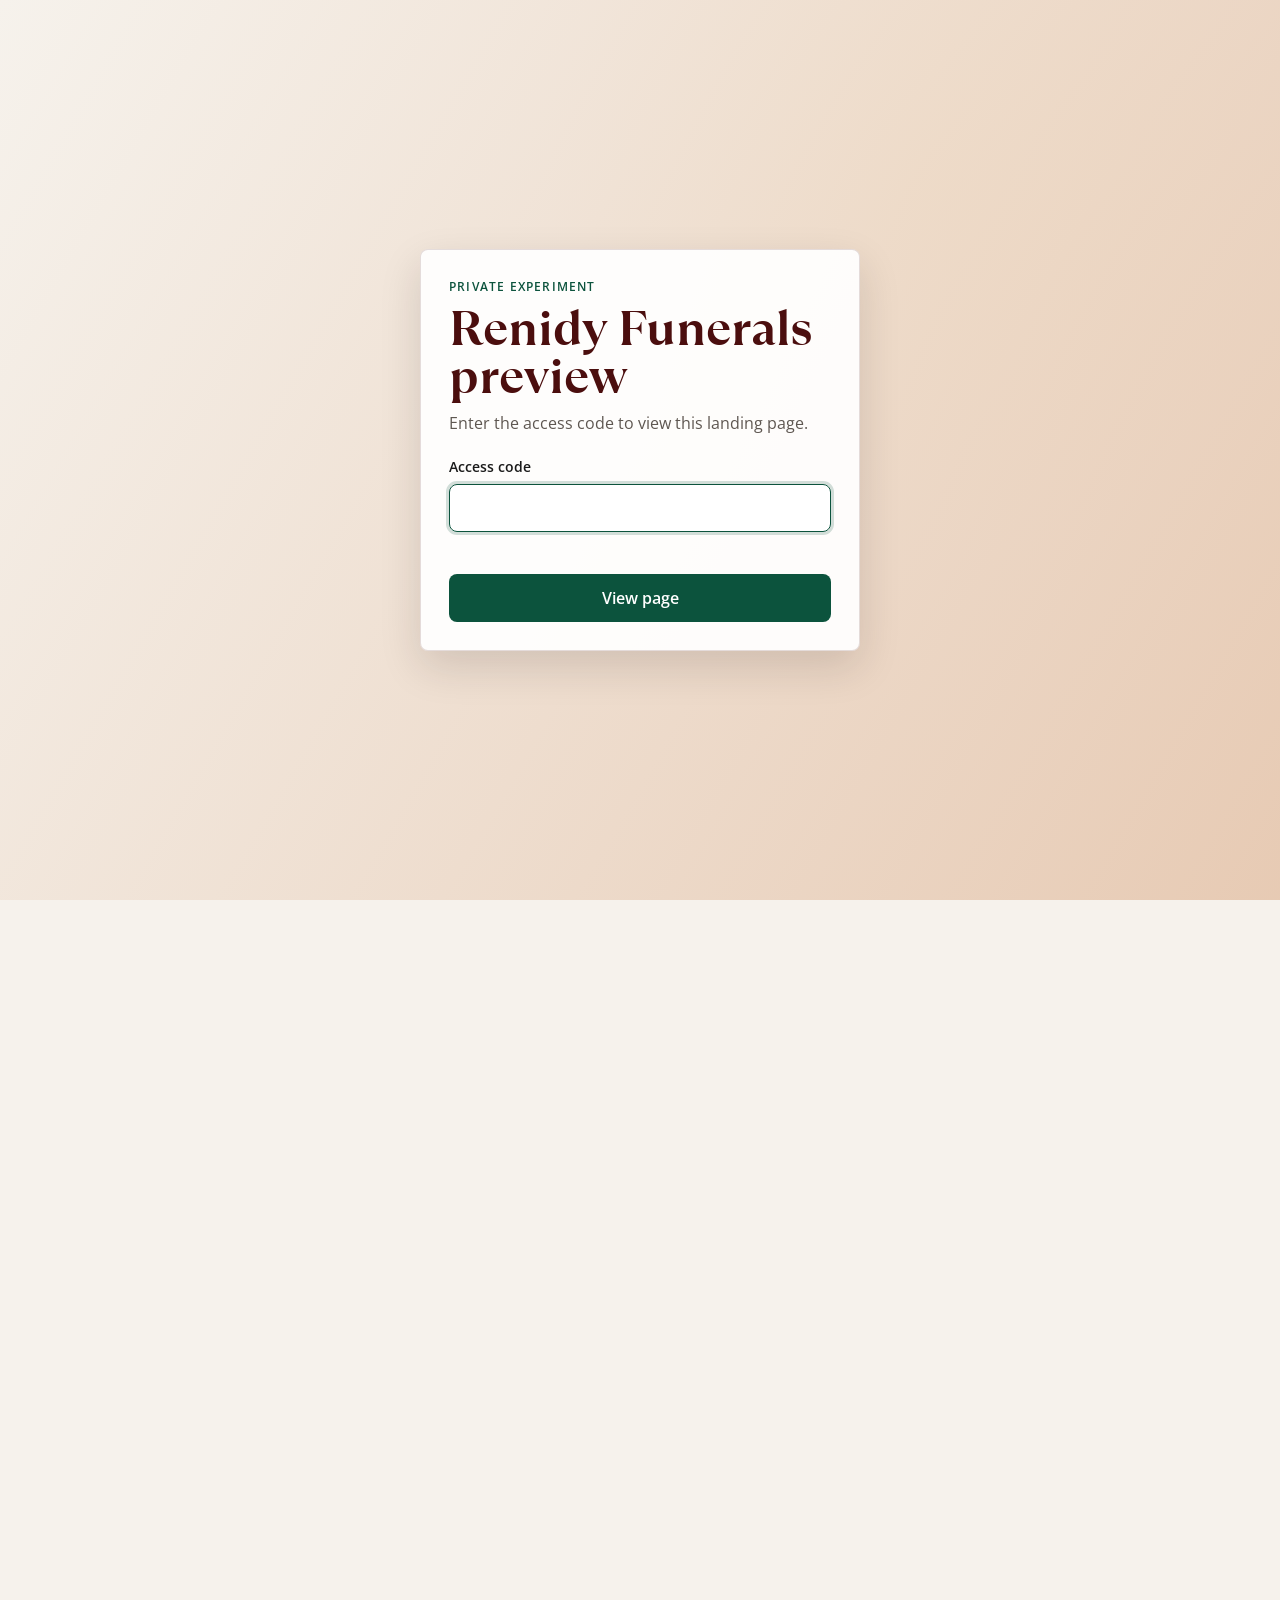
==== index.html @ 07cdf2d1 "Add passcode gate" ====
<!doctype html>
<html lang="en">
  <head>
    <meta charset="utf-8" />
    <meta name="viewport" content="width=device-width, initial-scale=1" />
    <title>Renidy Funerals | Funeral planning help in minutes</title>
    <meta
      name="description"
      content="Get calm funeral planning support, transparent next steps, and a free 30-minute consultation with Renidy."
    />
    <link rel="canonical" href="https://renidyfunerals.com/" />
    <meta property="og:type" content="website" />
    <meta property="og:title" content="Renidy Funerals | Funeral planning help in minutes" />
    <meta
      property="og:description"
      content="Get calm funeral planning support, transparent next steps, and a free 30-minute consultation with Renidy."
    />
    <meta property="og:url" content="https://renidyfunerals.com/" />
    <meta name="twitter:card" content="summary_large_image" />
    <script>
      (function () {
        try {
          if (localStorage.getItem("renidyfunerals_passcode_ok") !== "true") {
            document.documentElement.classList.add("passcode-locked");
          }
        } catch (_) {
          document.documentElement.classList.add("passcode-locked");
        }
      })();
    </script>
    <style>
      html.passcode-locked body {
        overflow: hidden;
      }

      html.passcode-locked .page-shell {
        visibility: hidden;
      }

      .passcode-gate {
        display: none;
      }
    </style>
    <link rel="stylesheet" href="/styles.css" />
    <script src="/config.js"></script>
    <script src="/gate.js" defer></script>
    <script src="/analytics.js" defer></script>
  </head>
  <body>
    <div class="page-shell">
      <header class="top-nav">
        <a class="brand" href="/" aria-label="Renidy Funerals home">
          <span class="brand-mark">R</span>
          <span>Renidy</span>
        </a>
        <nav aria-label="Main navigation">
          <a href="#how-it-works">How it works</a>
          <a href="#meet-doulas">Doulas</a>
          <a href="#support">Support</a>
          <a href="#pricing">Pricing</a>
          <a href="#faq">FAQ</a>
        </nav>
        <a
          class="nav-cta"
          href="https://www.renidy.com/?booking=free"
          data-track-cta="Header consultation"
          data-track-location="header"
          >Free consult</a
        >
      </header>

      <div class="trust-banner">
        <span>Free first call</span>
        <span>Private</span>
        <span>Not a funeral home</span>
        <span>Transparent next steps</span>
      </div>

      <main>
        <section id="hero-section" class="hero" data-section-type="dark">
          <div class="hero-image" aria-hidden="true">
            <img src="/assets/images/33.webp" alt="" />
          </div>
          <div class="hero-gradient" aria-hidden="true"></div>

          <div class="hero-inner">
            <div class="hero-copy">
              <h1>
                Plan the next step with a real person
                <em>by your side</em>
              </h1>
              <p>
                Get calm funeral planning support, transparent options, and death doula guidance
                so you are not sorting through every decision alone.
              </p>

              <div class="hero-cards">
                <a
                  class="intent-card"
                  href="https://www.renidy.com/?booking=free"
                  data-track-cta="Someone just died"
                  data-track-location="hero"
                >
                  <span class="badge now">NOW</span>
                  <strong>Someone just died</strong>
                  <small>I need help in the next 24-48 hrs</small>
                  <span class="arrow" aria-hidden="true">-></span>
                </a>

                <a
                  class="intent-card"
                  href="https://www.renidy.com/public-ai-funeral-planner"
                  data-track-cta="Planning ahead"
                  data-track-location="hero"
                >
                  <span class="badge ahead">AHEAD</span>
                  <strong>I&apos;m planning ahead</strong>
                  <small>Before anything happens</small>
                  <span class="arrow" aria-hidden="true">-></span>
                </a>
              </div>

              <div class="hero-proof">
                <span>Free first call</span>
                <span aria-hidden="true">·</span>
                <span>Private</span>
                <span aria-hidden="true">·</span>
                <span>Not a funeral home</span>
              </div>
            </div>
            <div class="hero-spacer" aria-hidden="true"></div>
          </div>
        </section>

        <section class="logo-strip" aria-label="Partner and press logos">
          <div class="logo-row">
            <img src="/assets/images/Logos/1.webp" alt="Partner logo 1" />
            <img src="/assets/images/Logos/2.webp" alt="Partner logo 2" />
            <img src="/assets/images/Logos/3.webp" alt="Partner logo 3" />
            <img src="/assets/images/Logos/4.webp" alt="Partner logo 4" />
            <img src="/assets/images/Logos/5.webp" alt="Partner logo 5" />
            <img src="/assets/images/Logos/6.webp" alt="Partner logo 6" />
            <img src="/assets/images/Logos/7.webp" alt="Partner logo 7" />
          </div>
        </section>

        <section class="dark-card-section" id="how-it-works" data-section-type="dark">
          <div class="dark-card-bg" aria-hidden="true">
            <img src="/assets/images/phone-mockup-all-in-one.webp" alt="" />
          </div>
          <div class="dark-card-copy">
            <h2>Funeral planning, all in one place.</h2>
            <p>We help you understand what matters first, what can wait, and who to call next.</p>
            <a
              class="yellow-button"
              href="https://www.renidy.com/?booking=free"
              data-track-cta="Start free consultation"
              data-track-location="all_in_one_section"
              >Start My Free 30-Min Consultation <span aria-hidden="true">-></span></a
            >
          </div>
        </section>

        <section class="meet-doulas-section" id="meet-doulas">
          <div class="section-heading doula-heading">
            <p class="eyebrow">200+ Doulas &middot; Certified &middot; Background-checked &middot; Matched to you</p>
            <h2>Meet our certified death doulas</h2>
            <p>
              A death doula is trained to guide you through the difficult calls, paperwork, family
              coordination, and logistics, and stay by your side so nothing falls through the cracks.
            </p>

            <ul class="doula-bullets">
              <li><span aria-hidden="true">&#10003;</span>We make every call</li>
              <li><span aria-hidden="true">&#10003;</span>We handle the paperwork</li>
              <li><span aria-hidden="true">&#10003;</span>No upsells. Ever.</li>
            </ul>
          </div>

          <div class="doula-track" aria-label="Featured certified death doulas">
            <article class="doula-card">
              <div class="doula-photo">
                <img
                  src="/assets/images/doulas/landing/doula-1.webp"
                  alt="Debra Gonzalez, certified death doula in San Antonio, TX"
                />
                <span>INELDA CERTIFIED</span>
              </div>
              <div class="doula-card-copy">
                <h3>Debra Gonzalez</h3>
                <p>San Antonio, TX</p>
              </div>
            </article>

            <article class="doula-card">
              <div class="doula-photo">
                <img
                  src="/assets/images/doulas/landing/doula-2.webp"
                  alt="Robert Adams, certified death doula in Atlanta, GA"
                />
                <span>NEDA CERTIFIED</span>
              </div>
              <div class="doula-card-copy">
                <h3>Robert Adams</h3>
                <p>Atlanta, GA</p>
              </div>
            </article>

            <article class="doula-card">
              <div class="doula-photo">
                <img
                  src="/assets/images/doulas/landing/doula-3.webp"
                  alt="Maya Torres, certified death doula in Portland, OR"
                />
                <span>INELDA CERTIFIED</span>
              </div>
              <div class="doula-card-copy">
                <h3>Maya Torres</h3>
                <p>Portland, OR</p>
              </div>
            </article>

            <article class="doula-card">
              <div class="doula-photo">
                <img
                  src="/assets/images/doulas/landing/doula-4.webp"
                  alt="Jada Okafor, certified death doula in Minneapolis, MN"
                />
                <span>NEDA CERTIFIED</span>
              </div>
              <div class="doula-card-copy">
                <h3>Jada Okafor</h3>
                <p>Minneapolis, MN</p>
              </div>
            </article>

            <article class="doula-card">
              <div class="doula-photo">
                <img
                  src="/assets/images/doulas/landing/doula-5.webp"
                  alt="Aisha Williams, certified death doula in Boston, MA"
                />
                <span>INELDA CERTIFIED</span>
              </div>
              <div class="doula-card-copy">
                <h3>Aisha Williams</h3>
                <p>Boston, MA</p>
              </div>
            </article>

            <a
              class="doula-directory-card"
              href="https://www.renidy.com/death-doulas"
              data-track-cta="See all doulas"
              data-track-location="meet_doulas"
            >
              <strong>See all 200+ doulas</strong>
              <span>Free to browse</span>
              <i aria-hidden="true">-></i>
            </a>
          </div>
        </section>

        <section class="support-section" id="support">
          <div class="section-heading">
            <h2>Choose the level of support you need</h2>
            <p>
              Start with a free call, get a focused next-step plan, or book deeper support if your
              family needs help coordinating details.
            </p>
          </div>

          <div class="pricing-grid" id="pricing">
            <article class="price-card">
              <span class="pill green">Free Intro Call</span>
              <h3>Talk to someone first</h3>
              <div class="price"><span>$</span>0</div>
              <p>Meet your guide, ask questions, and understand your next step without pressure.</p>
              <ul>
                <li>30-minute consultation</li>
                <li>No credit card required</li>
                <li>Available same week</li>
              </ul>
              <a
                class="outline-button"
                href="https://www.renidy.com/?booking=free"
                data-track-cta="Free intro card"
                data-track-location="pricing"
                >Start with a Free Call</a
              >
            </article>

            <article class="price-card featured">
              <div class="featured-bar">
                <span>Most Popular</span>
                <span>100% Satisfaction Guarantee</span>
              </div>
              <span class="pill gold">One-Time Session</span>
              <h3>Get a plan in 60 minutes</h3>
              <div class="price"><span>$</span>79</div>
              <p>A focused hour to map out the decisions in front of you and reduce confusion.</p>
              <ul>
                <li>Personalized next-steps plan</li>
                <li>Document and resource checklist</li>
                <li>Follow-up guidance from Renidy</li>
              </ul>
              <a
                class="solid-button"
                href="https://www.renidy.com/?booking=free"
                data-track-cta="One-time session card"
                data-track-location="pricing"
                >Book a Session</a
              >
            </article>

            <article class="price-card">
              <span class="pill green">Concierge Planning</span>
              <h3>Get hands-on support</h3>
              <div class="price"><span>$</span>299</div>
              <p>For families who need help coordinating options, paperwork, and family decisions.</p>
              <ul>
                <li>Up to 3 hours of guidance</li>
                <li>Vendor and paperwork support</li>
                <li>Family coordination help</li>
              </ul>
              <a
                class="outline-button"
                href="https://www.renidy.com/?booking=free"
                data-track-cta="Concierge support card"
                data-track-location="pricing"
                >Book My Guide</a
              >
            </article>
          </div>
        </section>

        <section class="steps-section">
          <div class="section-heading">
            <h2>Three steps, then a clearer plan.</h2>
          </div>
          <div class="steps-grid">
            <article>
              <span>1</span>
              <h3>Tell us what happened</h3>
              <p>Share whether this is immediate, planning ahead, cremation, burial, or a service.</p>
            </article>
            <article>
              <span>2</span>
              <h3>Get matched to next steps</h3>
              <p>Renidy narrows the options and helps you understand what matters first.</p>
            </article>
            <article>
              <span>3</span>
              <h3>Book support if needed</h3>
              <p>Talk with a guide who can help coordinate vendors, paperwork, and family decisions.</p>
            </article>
          </div>
        </section>

        <section class="final-cta" data-section-type="dark">
          <h2>You do not have to figure it all out before asking for help.</h2>
          <a
            class="yellow-button"
            href="https://www.renidy.com/?booking=free"
            data-track-cta="Final consultation"
            data-track-location="final_cta"
            >Book a free 30-minute consultation <span aria-hidden="true">-></span></a
          >
        </section>

        <section class="faq-section" id="faq">
          <h2>Questions</h2>
          <details>
            <summary>Is this a funeral home?</summary>
            <p>No. Renidy helps families organize choices, understand next steps, and connect with support.</p>
          </details>
          <details>
            <summary>Can I use this if someone just died?</summary>
            <p>Yes. Start with the free consultation and Renidy will help you focus on the next decisions.</p>
          </details>
          <details>
            <summary>Does this replace Renidy?</summary>
            <p>No. This standalone site is a focused entry point. Consultation and planning tools are handled by Renidy.</p>
          </details>
        </section>
      </main>

      <footer>
        <span>Renidy Funerals</span>
        <a
          href="https://www.renidy.com/privacy"
          data-track-cta="Privacy"
          data-track-location="footer"
          >Privacy</a
        >
      </footer>
    </div>
  </body>
</html>
---- styles.css ----
:root {
  --bg: #f6f2ec;
  --ink: #1a1a1a;
  --wine: #4b0e0e;
  --green: #0c533d;
  --green-dark: #073b2b;
  --mint: #cae6d5;
  --gold: #ffd563;
  --gold-dark: #e5b520;
  --muted: #5e5751;
  --line: rgba(75, 14, 14, 0.14);
  --shadow: 0 16px 42px rgba(36, 22, 20, 0.14);
}

@font-face {
  font-family: "Open Sans";
  src: url("/assets/fonts/open-sans/OpenSans-Light.ttf") format("truetype");
  font-weight: 300;
  font-style: normal;
  font-display: swap;
}

@font-face {
  font-family: "Open Sans";
  src: url("/assets/fonts/open-sans/OpenSans-Regular.ttf") format("truetype");
  font-weight: 400;
  font-style: normal;
  font-display: swap;
}

@font-face {
  font-family: "Open Sans";
  src: url("/assets/fonts/open-sans/OpenSans-SemiBold.ttf") format("truetype");
  font-weight: 600;
  font-style: normal;
  font-display: swap;
}

@font-face {
  font-family: "TT Ramillas Trial";
  src: url("/assets/fonts/tt-ramillas/TT_Ramillas_Trial_Regular.woff2") format("woff2");
  font-weight: 400;
  font-style: normal;
  font-display: swap;
}

@font-face {
  font-family: "TT Ramillas Trial";
  src: url("/assets/fonts/tt-ramillas/TT_Ramillas_Trial_Bold.woff2") format("woff2");
  font-weight: 700;
  font-style: normal;
  font-display: swap;
}

@font-face {
  font-family: "TT Ramillas Trial";
  src: url("/assets/fonts/tt-ramillas/TT_Ramillas_Trial_Italic.woff2") format("woff2");
  font-weight: 400;
  font-style: italic;
  font-display: swap;
}

@font-face {
  font-family: "TT Ramillas Trial";
  src: url("/assets/fonts/tt-ramillas/TT_Ramillas_Trial_Bold_Italic.woff2") format("woff2");
  font-weight: 700;
  font-style: italic;
  font-display: swap;
}

* {
  box-sizing: border-box;
}

html {
  scroll-behavior: smooth;
}

body {
  margin: 0;
  background: var(--bg);
  color: var(--ink);
  font-family:
    "Open Sans", Inter, ui-sans-serif, system-ui, -apple-system, BlinkMacSystemFont, "Segoe UI",
    sans-serif;
}

html.passcode-locked body {
  overflow: hidden;
}

html.passcode-locked .page-shell {
  visibility: hidden;
  pointer-events: none;
}

a {
  color: inherit;
}

.passcode-gate {
  position: fixed;
  inset: 0;
  z-index: 9999;
  display: grid;
  place-items: center;
  min-height: 100svh;
  padding: 24px;
  background:
    linear-gradient(120deg, rgba(246, 242, 236, 0.94), rgba(229, 197, 172, 0.88)),
    radial-gradient(circle at 72% 20%, rgba(255, 213, 99, 0.28), transparent 32%),
    var(--bg);
}

.passcode-card {
  width: min(100%, 440px);
  padding: 28px;
  background: rgba(255, 255, 255, 0.92);
  border: 1px solid rgba(75, 14, 14, 0.14);
  border-radius: 8px;
  box-shadow: var(--shadow);
}

.passcode-eyebrow {
  margin: 0 0 10px;
  color: var(--green);
  font-size: 12px;
  font-weight: 800;
  letter-spacing: 0.1em;
  text-transform: uppercase;
}

.passcode-card h1 {
  margin: 0 0 10px;
  color: var(--wine);
  font-family: "TT Ramillas Trial", Georgia, serif;
  font-size: clamp(32px, 8vw, 48px);
  line-height: 1;
}

.passcode-copy {
  margin: 0 0 22px;
  color: var(--muted);
  line-height: 1.5;
}

.passcode-card label {
  display: block;
  margin-bottom: 8px;
  color: var(--ink);
  font-size: 14px;
  font-weight: 700;
}

.passcode-card input {
  width: 100%;
  min-height: 48px;
  padding: 0 14px;
  color: var(--ink);
  background: #fff;
  border: 1px solid rgba(75, 14, 14, 0.22);
  border-radius: 8px;
  font: inherit;
}

.passcode-card input:focus {
  border-color: var(--green);
  outline: 3px solid rgba(12, 83, 61, 0.18);
}

.passcode-card input[aria-invalid="true"] {
  border-color: var(--wine);
}

.passcode-error {
  min-height: 20px;
  margin: 8px 0 14px;
  color: var(--wine);
  font-size: 13px;
  font-weight: 700;
}

.passcode-card button {
  width: 100%;
  min-height: 48px;
  color: white;
  background: var(--green);
  border: 0;
  border-radius: 8px;
  font: inherit;
  font-weight: 800;
  cursor: pointer;
}

.passcode-card button:hover {
  background: var(--green-dark);
}

.page-shell {
  min-height: 100vh;
  background: var(--bg);
}

.top-nav {
  position: sticky;
  top: 0;
  z-index: 40;
  display: flex;
  align-items: center;
  justify-content: space-between;
  gap: 24px;
  min-height: 72px;
  padding: 0 clamp(16px, 4vw, 48px);
  background: rgba(246, 242, 236, 0.94);
  border-bottom: 1px solid rgba(75, 14, 14, 0.08);
  backdrop-filter: blur(14px);
}

.brand,
.top-nav nav,
.trust-banner,
.hero-proof,
.logo-row {
  display: flex;
  align-items: center;
}

.brand {
  gap: 10px;
  color: #3f3e2c;
  font-size: 22px;
  font-weight: 800;
  text-decoration: none;
}

.brand-mark {
  display: grid;
  place-items: center;
  width: 35px;
  height: 35px;
  color: var(--bg);
  background: var(--green);
  border-radius: 999px;
  font-family: Georgia, serif;
}

.top-nav nav {
  gap: 28px;
}

.top-nav nav a {
  color: #4b4b4b;
  font-size: 14px;
  font-weight: 600;
  text-decoration: none;
}

.top-nav nav a:hover {
  color: var(--wine);
}

.nav-cta,
.solid-button,
.outline-button,
.yellow-button {
  display: inline-flex;
  align-items: center;
  justify-content: center;
  min-height: 44px;
  text-decoration: none;
  font-weight: 800;
  transition:
    background-color 160ms ease,
    color 160ms ease,
    border-color 160ms ease,
    transform 160ms ease;
}

.nav-cta {
  padding: 0 18px;
  color: white;
  background: var(--green);
  border-radius: 999px;
  font-size: 14px;
}

.nav-cta:hover,
.solid-button:hover {
  background: var(--green-dark);
}

.trust-banner {
  justify-content: center;
  gap: 22px;
  min-height: 44px;
  padding: 10px 18px;
  color: rgba(75, 14, 14, 0.82);
  background: #f6f2ec;
  font-size: 13px;
  font-weight: 700;
}

.trust-banner span::before {
  content: "";
  display: inline-block;
  width: 6px;
  height: 6px;
  margin-right: 8px;
  background: var(--green);
  border-radius: 50%;
  vertical-align: 1px;
}

.hero {
  position: relative;
  top: -85px;
  display: flex;
  align-items: center;
  min-height: 43vw;
  padding: clamp(96px, 9vw, 128px) 0 clamp(56px, 6vw, 84px);
  overflow: hidden;
}

.hero-image {
  position: absolute;
  inset: 0;
  z-index: 10;
  margin-left: clamp(36px, 8vw, 112px);
  width: 100%;
}

.hero-image img {
  width: 100%;
  height: 100%;
  object-fit: contain;
  object-position: center;
}

.hero-gradient {
  position: absolute;
  inset: 0;
  z-index: 5;
  background: linear-gradient(to right, rgba(213, 169, 133, 1), rgba(180, 172, 163, 0.4));
}

.hero-inner {
  position: relative;
  z-index: 20;
  display: grid;
  grid-template-columns: repeat(2, minmax(0, 1fr));
  gap: 48px;
  width: 100%;
  max-width: 1280px;
  margin: 0 auto;
  padding: 0 clamp(16px, 4vw, 64px);
}

.hero-copy {
  max-width: 620px;
  margin-left: clamp(0px, -2vw, 0px);
}

h1,
h2,
h3,
p {
  margin-top: 0;
}

h1,
h2,
h3 {
  font-family: "TT Ramillas Trial", Georgia, "Times New Roman", serif;
  letter-spacing: 0;
}

h1 {
  margin-bottom: 22px;
  color: var(--wine);
  font-size: clamp(38px, 5.7vw, 72px);
  font-weight: 650;
  line-height: 1.1;
}

h1 em {
  display: inline;
  font-style: italic;
}

.hero-copy p {
  max-width: 560px;
  margin-bottom: 30px;
  color: var(--wine);
  font-size: clamp(16px, 1.6vw, 21px);
  line-height: 1.25;
}

.hero-cards {
  display: grid;
  grid-template-columns: repeat(2, minmax(0, 1fr));
  gap: 16px;
  max-width: 590px;
}

.intent-card {
  position: relative;
  display: block;
  min-height: 150px;
  padding: 22px 48px 22px 22px;
  background: rgba(255, 255, 255, 0.96);
  border: 1px solid rgba(75, 14, 14, 0.1);
  border-radius: 16px;
  box-shadow: 0 8px 22px rgba(36, 22, 20, 0.12);
  text-align: left;
  text-decoration: none;
}

.intent-card:hover {
  border-color: rgba(75, 14, 14, 0.3);
  box-shadow: 0 12px 28px rgba(36, 22, 20, 0.16);
}

.badge {
  display: inline-flex;
  align-items: center;
  height: 24px;
  margin-bottom: 14px;
  padding: 0 9px;
  border-radius: 999px;
  font-size: 11px;
  font-weight: 800;
  letter-spacing: 0.08em;
}

.badge.now {
  color: white;
  background: #1f3d2b;
}

.badge.ahead {
  color: var(--wine);
  background: rgba(75, 14, 14, 0.1);
}

.intent-card strong {
  display: block;
  margin-bottom: 7px;
  color: var(--ink);
  font-family: "TT Ramillas Trial", Georgia, "Times New Roman", serif;
  font-size: 20px;
  line-height: 1.15;
}

.intent-card small {
  color: #4b4b4b;
  font-size: 14px;
  line-height: 1.3;
}

.intent-card .arrow {
  position: absolute;
  top: 22px;
  right: 22px;
  color: var(--wine);
  opacity: 0.65;
}

.hero-proof {
  flex-wrap: wrap;
  gap: 8px;
  margin-top: 18px;
  color: rgba(255, 255, 255, 0.92);
  font-size: 14px;
}

.logo-strip {
  position: relative;
  z-index: 30;
  margin-top: -92px;
  overflow: visible;
}

.logo-row {
  justify-content: space-between;
  gap: clamp(12px, 3vw, 26px);
  width: 100%;
  padding: 0 clamp(12px, 4vw, 48px) 10px;
  overflow-x: auto;
  scrollbar-width: none;
}

.logo-row::-webkit-scrollbar {
  display: none;
}

.logo-row img {
  flex: 0 0 auto;
  width: clamp(66px, 8vw, 112px);
  max-height: 110px;
  object-fit: contain;
}

.dark-card-section {
  position: relative;
  display: flex;
  align-items: center;
  min-height: clamp(430px, 48vw, 700px);
  margin: 28px clamp(4px, 1.3vw, 16px) 40px;
  padding: clamp(48px, 6vw, 80px) clamp(20px, 6vw, 96px);
  overflow: hidden;
  border-radius: clamp(18px, 3vw, 40px);
}

.dark-card-bg {
  position: absolute;
  inset: 0;
  z-index: 0;
}

.dark-card-bg img {
  width: 100%;
  height: 100%;
  object-fit: cover;
}

.dark-card-copy {
  position: relative;
  z-index: 2;
  max-width: 610px;
}

.dark-card-copy h2,
.final-cta h2 {
  margin-bottom: 18px;
  color: var(--mint);
  font-size: clamp(40px, 5vw, 64px);
  font-weight: 800;
  line-height: 1.05;
}

.dark-card-copy p {
  max-width: 520px;
  margin-bottom: 28px;
  color: var(--mint);
  font-size: clamp(17px, 1.8vw, 24px);
  line-height: 1.45;
}

.yellow-button {
  gap: 10px;
  min-height: 58px;
  padding: 0 clamp(22px, 5vw, 76px);
  color: #1a1a1a;
  background: var(--gold);
  border-radius: 999px;
  box-shadow: 0 10px 24px rgba(0, 0, 0, 0.14);
}

.yellow-button:hover {
  background: var(--gold-dark);
}

.support-section,
.meet-doulas-section,
.steps-section,
.faq-section {
  padding: clamp(48px, 7vw, 90px) clamp(16px, 5vw, 64px);
}

.section-heading {
  max-width: 780px;
  margin: 0 auto 44px;
  text-align: center;
}

.section-heading h2,
.faq-section h2 {
  margin-bottom: 14px;
  color: #111827;
  font-size: clamp(32px, 4vw, 54px);
  font-weight: 800;
  line-height: 1.1;
}

.section-heading p {
  color: #5f646d;
  font-size: 17px;
  line-height: 1.55;
}

.meet-doulas-section {
  background: var(--bg);
}

.doula-heading {
  max-width: 820px;
}

.eyebrow {
  margin-bottom: 14px;
  color: rgba(12, 83, 61, 0.82);
  font-size: 12px;
  font-weight: 700;
  letter-spacing: 0.15em;
  line-height: 1.45;
  text-transform: uppercase;
}

.doula-bullets {
  display: flex;
  flex-wrap: wrap;
  justify-content: center;
  gap: 14px clamp(22px, 4vw, 40px);
  margin: 28px 0 0;
  padding: 0;
  color: var(--ink);
  list-style: none;
}

.doula-bullets li {
  display: inline-flex;
  align-items: center;
  gap: 8px;
  font-size: 15px;
}

.doula-bullets span {
  display: grid;
  place-items: center;
  width: 24px;
  height: 24px;
  color: var(--green);
  background: var(--mint);
  border-radius: 999px;
  font-size: 13px;
  font-weight: 800;
}

.doula-track {
  display: grid;
  grid-template-columns: repeat(6, minmax(0, 1fr));
  gap: clamp(14px, 1.6vw, 22px);
  max-width: 1280px;
  margin: 0 auto;
}

.doula-card,
.doula-directory-card {
  overflow: hidden;
  border-radius: 16px;
}

.doula-card {
  background: rgba(235, 228, 219, 0.4);
  box-shadow: 0 4px 14px rgba(36, 22, 20, 0.08);
}

.doula-photo {
  position: relative;
  aspect-ratio: 3 / 4;
  overflow: hidden;
}

.doula-photo img {
  display: block;
  width: 100%;
  height: 100%;
  object-fit: cover;
}

.doula-photo span {
  position: absolute;
  top: 12px;
  left: 12px;
  padding: 5px 10px;
  color: var(--green);
  background: rgba(255, 255, 255, 0.94);
  border-radius: 999px;
  box-shadow: 0 4px 12px rgba(36, 22, 20, 0.12);
  font-size: 10px;
  font-weight: 800;
  letter-spacing: 0.06em;
}

.doula-card-copy {
  padding: 14px 16px 16px;
}

.doula-card-copy h3 {
  margin-bottom: 4px;
  color: var(--ink);
  font-size: 19px;
  font-weight: 700;
  line-height: 1.1;
}

.doula-card-copy p {
  margin-bottom: 0;
  color: rgba(26, 26, 26, 0.72);
  font-size: 13px;
}

.doula-directory-card {
  display: flex;
  flex-direction: column;
  justify-content: space-between;
  min-height: 100%;
  padding: 24px;
  color: white;
  background: var(--green);
  text-decoration: none;
  transition: background-color 160ms ease;
}

.doula-directory-card:hover {
  background: var(--green-dark);
}

.doula-directory-card strong {
  font-family: "TT Ramillas Trial", Georgia, "Times New Roman", serif;
  font-size: clamp(22px, 2vw, 28px);
  line-height: 1.1;
}

.doula-directory-card span {
  margin-top: auto;
  color: rgba(255, 255, 255, 0.88);
  font-size: 14px;
}

.doula-directory-card i {
  display: grid;
  place-items: center;
  width: 42px;
  height: 42px;
  margin-top: 14px;
  color: white;
  background: rgba(255, 255, 255, 0.14);
  border-radius: 999px;
  font-style: normal;
}

.pricing-grid {
  display: grid;
  grid-template-columns: repeat(3, minmax(0, 1fr));
  align-items: stretch;
  gap: 20px;
  max-width: 1040px;
  margin: 0 auto;
  padding-top: 28px;
}

.price-card {
  position: relative;
  display: flex;
  flex-direction: column;
  min-height: 100%;
  padding: 26px;
  background: white;
  border: 2px solid transparent;
  border-radius: 16px;
  box-shadow: 0 3px 14px rgba(17, 24, 39, 0.06);
}

.price-card:hover {
  border-color: var(--green);
}

.price-card.featured {
  border-color: var(--green);
  box-shadow: 0 16px 42px rgba(12, 83, 61, 0.18);
}

.featured-bar {
  position: absolute;
  top: -32px;
  left: 12px;
  right: 12px;
  z-index: -1;
  display: flex;
  justify-content: space-between;
  gap: 12px;
  padding: 11px 16px 32px;
  color: rgba(255, 255, 255, 0.82);
  background: var(--green);
  border-radius: 16px 16px 0 0;
  font-size: 10px;
  font-weight: 800;
  letter-spacing: 0.07em;
  text-transform: uppercase;
}

.featured-bar span:first-child {
  color: var(--gold);
}

.pill {
  align-self: flex-start;
  margin-bottom: 18px;
  padding: 6px 11px;
  border-radius: 999px;
  font-size: 11px;
  font-weight: 800;
  letter-spacing: 0.07em;
  text-transform: uppercase;
}

.pill.green {
  color: var(--green);
  background: #e2efe2;
}

.pill.gold {
  color: #7a5a12;
  background: #f4e6c2;
}

.price-card h3 {
  margin-bottom: 14px;
  color: #111827;
  font-size: 21px;
  font-weight: 800;
}

.price {
  display: flex;
  align-items: flex-start;
  margin-bottom: 14px;
  color: #111827;
  font-family: "TT Ramillas Trial", Georgia, "Times New Roman", serif;
  font-size: 44px;
  font-weight: 800;
  line-height: 1;
}

.price span {
  margin-top: 5px;
  font-size: 0.55em;
}

.price-card p {
  color: #5f646d;
  font-size: 14px;
  line-height: 1.55;
}

.price-card ul {
  display: grid;
  gap: 10px;
  padding: 18px 0 22px;
  margin: 16px 0 0;
  border-top: 1px solid #e5e7eb;
  list-style: none;
}

.price-card li {
  position: relative;
  padding-left: 26px;
  color: #374151;
  font-size: 14px;
  line-height: 1.4;
}

.price-card li::before {
  content: "";
  position: absolute;
  top: 3px;
  left: 0;
  width: 16px;
  height: 16px;
  background: var(--green);
  border-radius: 50%;
}

.price-card li::after {
  content: "";
  position: absolute;
  top: 7px;
  left: 5px;
  width: 5px;
  height: 8px;
  border: solid white;
  border-width: 0 2px 2px 0;
  transform: rotate(45deg);
}

.outline-button,
.solid-button {
  width: 100%;
  min-height: 48px;
  margin-top: auto;
  border-radius: 999px;
  font-size: 14px;
}

.outline-button {
  color: var(--green);
  border: 1px solid var(--green);
  background: white;
}

.outline-button:hover {
  color: white;
  background: var(--green);
}

.solid-button {
  color: white;
  background: var(--green);
}

.steps-section {
  background: #fffaf5;
}

.steps-grid {
  display: grid;
  grid-template-columns: repeat(3, minmax(0, 1fr));
  gap: 20px;
  max-width: 1120px;
  margin: 0 auto;
}

.steps-grid article {
  padding: 28px;
  background: white;
  border: 1px solid rgba(75, 14, 14, 0.1);
  border-radius: 16px;
}

.steps-grid span {
  display: grid;
  place-items: center;
  width: 36px;
  height: 36px;
  margin-bottom: 20px;
  color: white;
  background: var(--wine);
  border-radius: 999px;
  font-weight: 800;
}

.steps-grid p,
.faq-section p {
  color: var(--muted);
  line-height: 1.6;
}

.final-cta {
  display: grid;
  place-items: center;
  padding: clamp(64px, 8vw, 100px) clamp(16px, 5vw, 64px);
  background: var(--green);
  text-align: center;
}

.final-cta h2 {
  max-width: 850px;
}

.faq-section {
  max-width: 980px;
  margin: 0 auto;
}

.faq-section details {
  padding: 22px 0;
  border-bottom: 1px solid rgba(75, 14, 14, 0.14);
}

.faq-section summary {
  cursor: pointer;
  font-weight: 800;
}

footer {
  display: flex;
  justify-content: space-between;
  gap: 24px;
  padding: 30px clamp(16px, 5vw, 64px);
  color: #5f646d;
  border-top: 1px solid rgba(75, 14, 14, 0.1);
}

footer a {
  text-decoration: none;
}

@media (max-width: 1024px) {
  .hero {
    top: 0;
    min-height: auto;
    padding-top: 64px;
  }

  .hero-inner {
    grid-template-columns: 1fr;
  }

  .hero-image {
    opacity: 0.28;
    margin-left: 0;
  }

  .logo-strip {
    margin-top: 0;
  }

  .pricing-grid,
  .steps-grid {
    grid-template-columns: 1fr;
  }

  .doula-track {
    display: flex;
    gap: 18px;
    margin-right: calc(clamp(16px, 5vw, 64px) * -1);
    margin-left: calc(clamp(16px, 5vw, 64px) * -1);
    padding: 0 clamp(16px, 5vw, 64px) 12px;
    overflow-x: auto;
    scroll-snap-type: x mandatory;
    scrollbar-width: none;
  }

  .doula-track::-webkit-scrollbar {
    display: none;
  }

  .doula-card,
  .doula-directory-card {
    flex: 0 0 min(280px, 72vw);
    scroll-snap-align: start;
  }

  .featured-bar {
    position: static;
    z-index: auto;
    margin: -26px -26px 18px;
    padding: 12px 16px;
    border-radius: 14px 14px 0 0;
  }
}

@media (max-width: 720px) {
  .top-nav {
    min-height: 64px;
  }

  .top-nav nav {
    display: none;
  }

  .trust-banner {
    justify-content: flex-start;
    overflow-x: auto;
    white-space: nowrap;
  }

  .hero {
    padding-bottom: 40px;
  }

  .hero-cards {
    grid-template-columns: 1fr;
  }

  .intent-card {
    min-height: 128px;
  }

  .hero-proof {
    color: rgba(75, 14, 14, 0.82);
  }

  .dark-card-section {
    margin-right: 4px;
    margin-left: 4px;
  }

  .dark-card-copy h2,
  .final-cta h2 {
    font-size: 40px;
  }

  .yellow-button {
    width: 100%;
    padding-right: 18px;
    padding-left: 18px;
    text-align: center;
  }
}

@media (max-width: 480px) {
  .nav-cta {
    display: none;
  }

  h1 {
    font-size: 38px;
  }

  .logo-row img {
    width: 58px;
  }

  footer {
    flex-direction: column;
  }
}
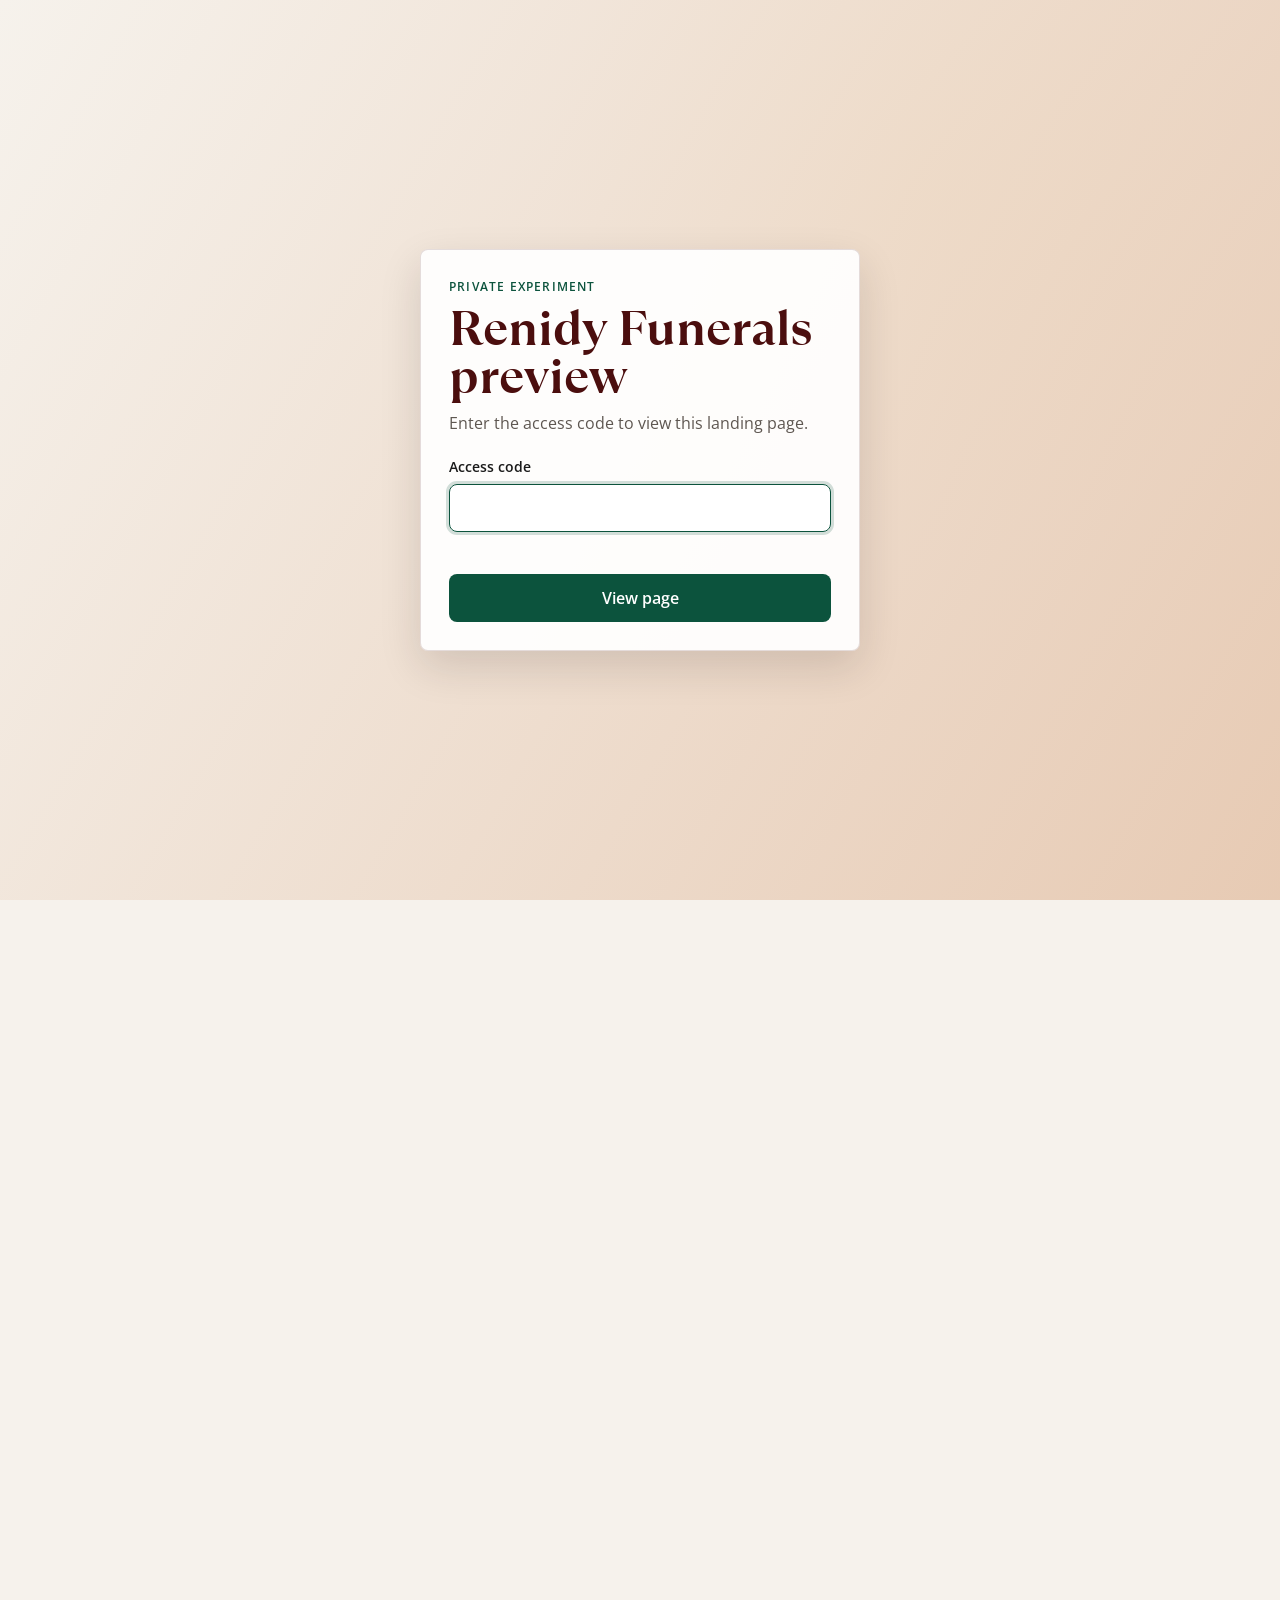
==== commit 73a3e131: "Add funnel deep links and role variant tagging" ====
--- a/index.html
+++ b/index.html
@@ -45,6 +45,7 @@
     <script src="/config.js"></script>
     <script src="/gate.js" defer></script>
     <script src="/analytics.js" defer></script>
+    <script src="/tawk.js" defer></script>
   </head>
   <body>
     <div class="page-shell">
@@ -62,9 +63,10 @@
         </nav>
         <a
           class="nav-cta"
-          href="https://www.renidy.com/?booking=free"
+          href="/need-help-now/?intent=now"
           data-track-cta="Header consultation"
           data-track-location="header"
+          data-funnel-intent="now"
           >Free consult</a
         >
       </header>
@@ -79,15 +81,23 @@
       <main>
         <section id="hero-section" class="hero" data-section-type="dark">
           <div class="hero-image" aria-hidden="true">
-            <img src="/assets/images/33.webp" alt="" />
+            <img src="/assets/images/memento.svg" alt="" />
           </div>
           <div class="hero-gradient" aria-hidden="true"></div>
+          <a
+            class="hero-plan-online-hotspot"
+            href="/planning-ahead/?intent=ahead"
+            aria-label="Plan everything online"
+            data-track-cta="Plan everything online"
+            data-track-location="hero_artwork"
+            data-funnel-intent="ahead"
+          ></a>
 
           <div class="hero-inner">
             <div class="hero-copy">
               <h1>
-                Plan the next step with a real person
-                <em>by your side</em>
+                Funeral planning support,
+                <em>all in one place</em>
               </h1>
               <p>
                 Get calm funeral planning support, transparent options, and death doula guidance
@@ -97,9 +107,10 @@
               <div class="hero-cards">
                 <a
                   class="intent-card"
-                  href="https://www.renidy.com/?booking=free"
+                  href="/need-help-now/?intent=now"
                   data-track-cta="Someone just died"
                   data-track-location="hero"
+                  data-funnel-intent="now"
                 >
                   <span class="badge now">NOW</span>
                   <strong>Someone just died</strong>
@@ -109,9 +120,10 @@
 
                 <a
                   class="intent-card"
-                  href="https://www.renidy.com/public-ai-funeral-planner"
+                  href="/planning-ahead/?intent=ahead"
                   data-track-cta="Planning ahead"
                   data-track-location="hero"
+                  data-funnel-intent="ahead"
                 >
                   <span class="badge ahead">AHEAD</span>
                   <strong>I&apos;m planning ahead</strong>
@@ -153,9 +165,10 @@
             <p>We help you understand what matters first, what can wait, and who to call next.</p>
             <a
               class="yellow-button"
-              href="https://www.renidy.com/?booking=free"
+              href="/need-help-now/?intent=now"
               data-track-cta="Start free consultation"
               data-track-location="all_in_one_section"
+              data-funnel-intent="now"
               >Start My Free 30-Min Consultation <span aria-hidden="true">-></span></a
             >
           </div>
@@ -196,12 +209,12 @@
               <div class="doula-photo">
                 <img
                   src="/assets/images/doulas/landing/doula-2.webp"
-                  alt="Robert Adams, certified death doula in Atlanta, GA"
+                  alt="James Okafor, certified death doula in Atlanta, GA"
                 />
                 <span>NEDA CERTIFIED</span>
               </div>
               <div class="doula-card-copy">
-                <h3>Robert Adams</h3>
+                <h3>James Okafor</h3>
                 <p>Atlanta, GA</p>
               </div>
             </article>
@@ -250,7 +263,7 @@
 
             <a
               class="doula-directory-card"
-              href="https://www.renidy.com/death-doulas"
+              href="/planning-ahead/#doulas"
               data-track-cta="See all doulas"
               data-track-location="meet_doulas"
             >
@@ -275,7 +288,10 @@
               <span class="pill green">Free Intro Call</span>
               <h3>Talk to someone first</h3>
               <div class="price"><span>$</span>0</div>
-              <p>Meet your guide, ask questions, and understand your next step without pressure.</p>
+              <p>
+                Meet your <span data-role-copy data-guide="guide" data-care="care advisor">guide</span>,
+                ask questions, and understand your next step without pressure.
+              </p>
               <ul>
                 <li>30-minute consultation</li>
                 <li>No credit card required</li>
@@ -283,9 +299,11 @@
               </ul>
               <a
                 class="outline-button"
-                href="https://www.renidy.com/?booking=free"
+                href="/need-help-now/?intent=now&plan=free-intro"
                 data-track-cta="Free intro card"
                 data-track-location="pricing"
+                data-funnel-intent="now"
+                data-plan-id="free-intro"
                 >Start with a Free Call</a
               >
             </article>
@@ -306,9 +324,11 @@
               </ul>
               <a
                 class="solid-button"
-                href="https://www.renidy.com/?booking=free"
+                href="/need-help-now/?intent=now&plan=one-time-session"
                 data-track-cta="One-time session card"
                 data-track-location="pricing"
+                data-funnel-intent="now"
+                data-plan-id="one-time-session"
                 >Book a Session</a
               >
             </article>
@@ -325,10 +345,12 @@
               </ul>
               <a
                 class="outline-button"
-                href="https://www.renidy.com/?booking=free"
+                href="/need-help-now/?intent=now&plan=concierge"
                 data-track-cta="Concierge support card"
                 data-track-location="pricing"
-                >Book My Guide</a
+                data-funnel-intent="now"
+                data-plan-id="concierge"
+                ><span data-role-copy data-guide="Book My Guide" data-care="Book My Care Advisor">Book My Guide</span></a
               >
             </article>
           </div>
@@ -352,7 +374,10 @@
             <article>
               <span>3</span>
               <h3>Book support if needed</h3>
-              <p>Talk with a guide who can help coordinate vendors, paperwork, and family decisions.</p>
+              <p>
+                Talk with a <span data-role-copy data-guide="guide" data-care="care advisor">guide</span>
+                who can help coordinate vendors, paperwork, and family decisions.
+              </p>
             </article>
           </div>
         </section>
@@ -361,9 +386,10 @@
           <h2>You do not have to figure it all out before asking for help.</h2>
           <a
             class="yellow-button"
-            href="https://www.renidy.com/?booking=free"
+            href="/need-help-now/?intent=now"
             data-track-cta="Final consultation"
             data-track-location="final_cta"
+            data-funnel-intent="now"
             >Book a free 30-minute consultation <span aria-hidden="true">-></span></a
           >
         </section>
@@ -388,7 +414,7 @@
       <footer>
         <span>Renidy Funerals</span>
         <a
-          href="https://www.renidy.com/privacy"
+          href="/privacy/"
           data-track-cta="Privacy"
           data-track-location="footer"
           >Privacy</a
--- a/styles.css
+++ b/styles.css
@@ -325,14 +325,14 @@
   position: absolute;
   inset: 0;
   z-index: 10;
-  margin-left: clamp(36px, 8vw, 112px);
+  margin-left: 0;
   width: 100%;
 }
 
 .hero-image img {
   width: 100%;
   height: 100%;
-  object-fit: contain;
+  object-fit: cover;
   object-position: center;
 }
 
@@ -341,6 +341,23 @@
   inset: 0;
   z-index: 5;
   background: linear-gradient(to right, rgba(213, 169, 133, 1), rgba(180, 172, 163, 0.4));
+}
+
+.hero-plan-online-hotspot {
+  position: absolute;
+  top: 13.2%;
+  left: 52.7%;
+  z-index: 35;
+  display: block;
+  width: clamp(190px, 13.1vw, 460px);
+  height: clamp(44px, 3vw, 104px);
+  border-radius: 999px;
+  text-decoration: none;
+}
+
+.hero-plan-online-hotspot:focus-visible {
+  outline: 3px solid var(--green);
+  outline-offset: 4px;
 }
 
 .hero-inner {
@@ -350,14 +367,14 @@
   grid-template-columns: repeat(2, minmax(0, 1fr));
   gap: 48px;
   width: 100%;
-  max-width: 1280px;
+  max-width: none;
   margin: 0 auto;
-  padding: 0 clamp(16px, 4vw, 64px);
+  padding: 0 clamp(24px, 8vw, 160px);
 }
 
 .hero-copy {
   max-width: 620px;
-  margin-left: clamp(0px, -2vw, 0px);
+  margin-left: 0;
 }
 
 h1,
@@ -958,6 +975,85 @@
   max-width: 850px;
 }
 
+.final-cta p {
+  max-width: 640px;
+  margin: 14px auto 0;
+  color: rgba(255, 255, 255, 0.78);
+  font-size: 17px;
+  line-height: 1.5;
+}
+
+.funnel-page {
+  min-height: 100vh;
+  background:
+    linear-gradient(180deg, rgba(248, 242, 234, 0.94), rgba(255, 255, 255, 0.98)),
+    var(--paper);
+}
+
+.funnel-hero {
+  padding: clamp(76px, 9vw, 120px) clamp(16px, 5vw, 64px) clamp(56px, 7vw, 90px);
+  background:
+    linear-gradient(135deg, rgba(75, 14, 14, 0.9), rgba(31, 61, 43, 0.86)),
+    var(--green);
+  color: white;
+  text-align: center;
+}
+
+.funnel-hero .eyebrow {
+  justify-content: center;
+  color: rgba(255, 255, 255, 0.82);
+}
+
+.funnel-hero h1 {
+  max-width: 880px;
+  margin-right: auto;
+  margin-left: auto;
+  color: white;
+  font-size: clamp(42px, 5vw, 72px);
+}
+
+.funnel-hero p {
+  max-width: 680px;
+  margin: 0 auto;
+  color: rgba(255, 255, 255, 0.82);
+  font-size: clamp(17px, 1.7vw, 22px);
+  line-height: 1.45;
+}
+
+.funnel-panel {
+  width: min(1080px, calc(100% - 32px));
+  margin: clamp(36px, 5vw, 64px) auto;
+  padding: clamp(28px, 4vw, 46px);
+  background: white;
+  border: 1px solid rgba(75, 14, 14, 0.1);
+  border-radius: 18px;
+  box-shadow: 0 16px 44px rgba(36, 22, 20, 0.08);
+}
+
+.funnel-panel h2 {
+  margin-bottom: 22px;
+  color: var(--wine);
+  font-size: clamp(28px, 3vw, 44px);
+}
+
+.funnel-panel > p {
+  max-width: 720px;
+  color: var(--muted);
+  font-size: 17px;
+  line-height: 1.6;
+}
+
+.funnel-options {
+  display: grid;
+  grid-template-columns: repeat(3, minmax(0, 1fr));
+  gap: 18px;
+}
+
+.funnel-options .intent-card {
+  min-height: 190px;
+  background: #fffaf3;
+}
+
 .faq-section {
   max-width: 980px;
   margin: 0 auto;
@@ -1002,12 +1098,17 @@
     margin-left: 0;
   }
 
+  .hero-plan-online-hotspot {
+    display: none;
+  }
+
   .logo-strip {
     margin-top: 0;
   }
 
   .pricing-grid,
-  .steps-grid {
+  .steps-grid,
+  .funnel-options {
     grid-template-columns: 1fr;
   }
 
